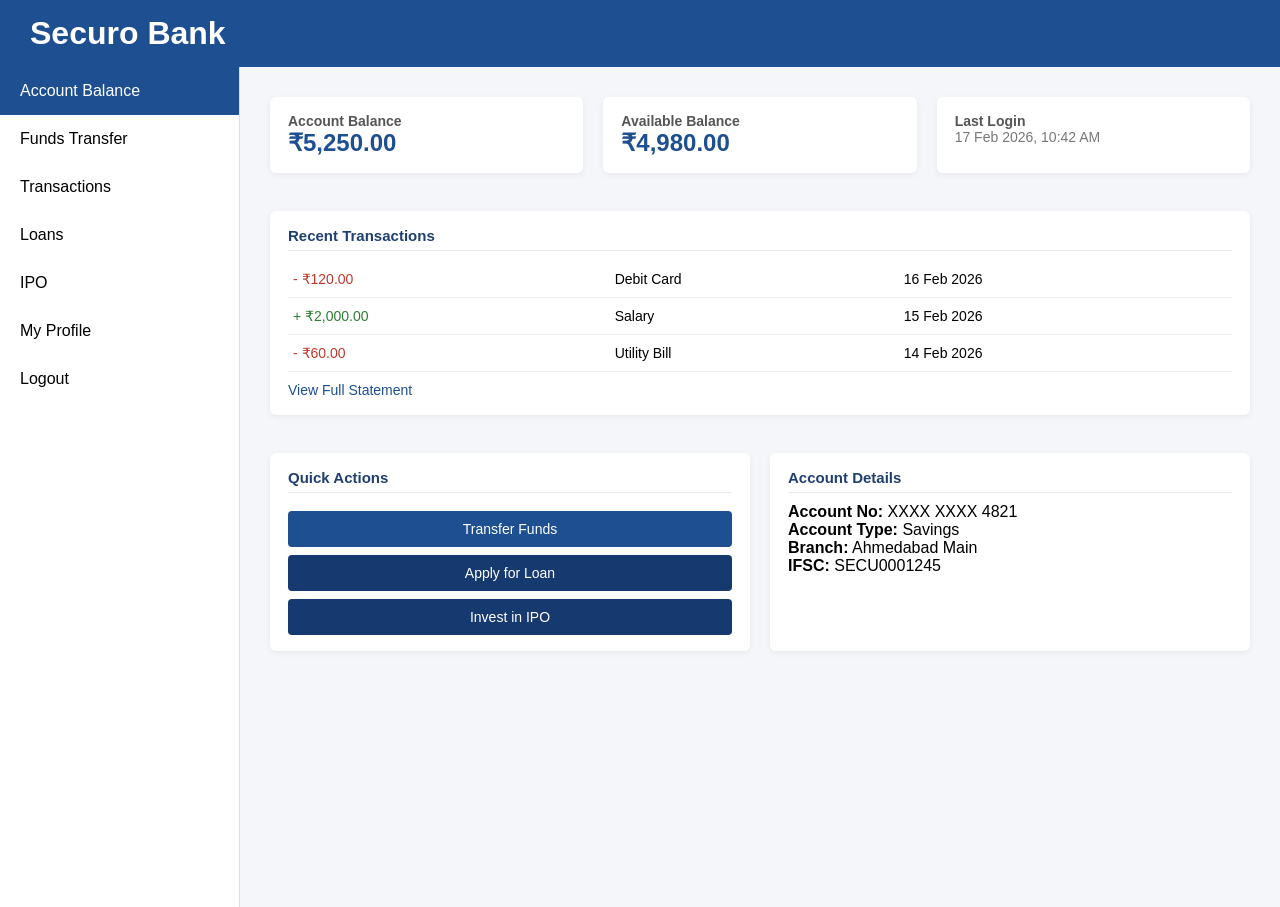
==== dashboard.html @ 7fe0eee1 "Add files via upload" ====
<!DOCTYPE html>
<html lang="en">
<head>
  <meta charset="UTF-8">
  <title>Dashboard | Securo Bank</title>
  <link rel="stylesheet" href="css/style.css">
</head>
<body>

<header class="top-bar">
  <h1>Securo Bank</h1>
</header>

<div class="container">

  <!-- SIDEBAR -->
  <aside class="sidebar">
    <ul>
      <li class="active">Account Balance</li>
      <li onclick="location.href='transfer.html'">Funds Transfer</li>
      <li onclick="location.href='transactions.html'">Transactions</li>
      <li onclick="location.href='loans.html'">Loans</li>
      <li onclick="location.href='ipo.html'">IPO</li>
      <li onclick="location.href='profile.html'">My Profile</li>
      <li onclick="logout()">Logout</li>
    </ul>
  </aside>

  <!-- MAIN CONTENT -->
  <main class="main-content center-dashboard">

    <!-- TOP STATS -->
    <div class="stats-row">

      <div class="card stat-card">
        <h4>Account Balance</h4>
        <p class="stat-value">₹5,250.00</p>
      </div>

      <div class="card stat-card">
        <h4>Available Balance</h4>
        <p class="stat-value">₹4,980.00</p>
      </div>

      <div class="card stat-card">
        <h4>Last Login</h4>
        <p class="stat-small">17 Feb 2026, 10:42 AM</p>
      </div>

    </div>

    <!-- RECENT TRANSACTIONS -->
    <div class="card full-width">
      <h3>Recent Transactions</h3>

      <table class="txn-table">
        <tr>
          <td class="debit">- ₹120.00</td>
          <td>Debit Card</td>
          <td>16 Feb 2026</td>
        </tr>
        <tr>
          <td class="credit">+ ₹2,000.00</td>
          <td>Salary</td>
          <td>15 Feb 2026</td>
        </tr>
        <tr>
          <td class="debit">- ₹60.00</td>
          <td>Utility Bill</td>
          <td>14 Feb 2026</td>
        </tr>
      </table>

      <a class="view-link" href="transactions.html">View Full Statement</a>
    </div>

    <!-- BOTTOM ROW -->
    <div class="bottom-row">

      <div class="card">
        <h3>Quick Actions</h3>
        <button class="action-btn" onclick="location.href='transfer.html'">Transfer Funds</button>
        <button class="action-btn secondary">Apply for Loan</button>
        <button class="action-btn secondary">Invest in IPO</button>
      </div>

      <div class="card">
        <h3>Account Details</h3>
        <p><strong>Account No:</strong> XXXX XXXX 4821</p>
        <p><strong>Account Type:</strong> Savings</p>
        <p><strong>Branch:</strong> Ahmedabad Main</p>
        <p><strong>IFSC:</strong> SECU0001245</p>
      </div>

    </div>

  </main>

</div>

<script>
function logout() {
  alert("Logged out successfully");
  window.location.href = "index.html";
}
</script>

</body>
</html>
---- css/style.css ----
* {
  margin: 0;
  padding: 0;
  box-sizing: border-box;
  font-family: "Segoe UI", sans-serif;
}

body {
  background: #f4f6f9;
}

/* AUTH PAGES */
.auth-body {
  height: 100vh;
  display: flex;
  justify-content: center;
  align-items: center;
  background: linear-gradient(120deg, #1e4f91, #163a6f);
}

.auth-card {
  background: white;
  width: 360px;
  padding: 30px;
  border-radius: 6px;
  box-shadow: 0 10px 25px rgba(0,0,0,0.2);
}

.auth-card h2 {
  text-align: center;
  color: #1e4f91;
}

.subtitle {
  text-align: center;
  margin-bottom: 20px;
  color: #777;
}

.auth-card input {
  width: 100%;
  padding: 10px;
  margin: 10px 0;
  border: 1px solid #ccc;
}

.auth-card button {
  width: 100%;
  padding: 10px;
  background: #1e4f91;
  color: white;
  border: none;
  cursor: pointer;
}

.link {
  text-align: center;
  margin-top: 10px;
}

/* DASHBOARD */
.top-bar {
  background: #1e4f91;
  color: white;
  padding: 15px 30px;
}

.container {
	display: flex;
  min-height: calc(100vh - 60px);
}

.sidebar {
  width: 240px;
  background: #ffffff;
  border-right: 1px solid #ddd;
}

.sidebar ul {
  list-style: none;
}

.sidebar li {
  padding: 15px 20px;
  cursor: pointer;
}

.sidebar li.active,
.sidebar li:hover {
  background: #1e4f91;
  color: white;
}

.main-content {
  flex: 1;
  padding: 30px;
  background: #f4f6f9;
}

.register-section {
  flex: 2;
  background: white;
  padding: 20px;
  margin-right: 20px;
}

.register-section input {
  width: 100%;
  padding: 10px;
  margin: 10px 0;
}

.primary-btn {
  background: #1e4f91;
  color: white;
  padding: 10px;
  border: none;
}

.right-panel {
  flex: 1;
}

.card {
  background: white;
  padding: 15px;
  margin-bottom: 15px;
}

.balance {
  font-size: 22px;
  font-weight: bold;
  color: #1e4f91;
}

.transactions li {
  list-style: none;
  margin: 8px 0;
}

.transactions .credit {
  color: green;
}

.actions button {
  width: 100%;
  padding: 8px;
  margin-top: 8px;
  border: none;
  background: #1e4f91;
  color: white;
}
/* RIGHT DASHBOARD PANEL */
.right-panel {
  width: 300px;
}

/* CARD */
.card {
  background: #ffffff;
  padding: 16px 18px;
  border-radius: 6px;
  margin-bottom: 18px;
  box-shadow: 0 2px 6px rgba(0,0,0,0.06);
}

.card h3 {
  font-size: 15px;
  margin-bottom: 10px;
  color: #1e3f6f;
  border-bottom: 1px solid #e5e9f0;
  padding-bottom: 6px;
}

/* BALANCE */
.balance-amount {
  font-size: 22px;
  font-weight: 600;
  color: #1e4f91;
}

/* TRANSACTIONS */
.txn-list {
  list-style: none;
}

.txn-list li {
  display: flex;
  justify-content: space-between;
  margin: 8px 0;
  font-size: 14px;
}

.txn-list small {
  color: #777;
}

.txn-debit {
  color: #c0392b;
  font-weight: 500;
}

.txn-credit {
  color: #2e7d32;
  font-weight: 500;
}

/* ACTION BUTTONS */
.action-btn {
  width: 100%;
  padding: 10px;
  margin-top: 8px;
  background: #1e4f91;
  color: white;
  border: none;
  border-radius: 4px;
  cursor: pointer;
  font-size: 14px;
}

.action-btn.secondary {
  background: #163a6f;
}

.action-btn:hover {
  opacity: 0.95;
}
/* CENTER DASHBOARD */
.center-dashboard {
  width: 100%;
  max-width: 1100px;
  margin: 0 auto;
  display: flex;
  flex-direction: column;
  gap: 20px;
}

/* TOP STATS */
.stats-row {
  display: grid;
  grid-template-columns: repeat(3, 1fr);
  gap: 20px;
}

.stat-card h4 {
  font-size: 14px;
  color: #555;
}

.stat-value {
  font-size: 24px;
  font-weight: 600;
  color: #1e4f91;
}

.stat-small {
  font-size: 14px;
  color: #777;
}

/* FULL WIDTH CARD */
.full-width {
  width: 100%;
}

/* TRANSACTION TABLE */
.txn-table {
  width: 100%;
  border-collapse: collapse;
  margin-top: 10px;
}

.txn-table td {
  padding: 10px 5px;
  border-bottom: 1px solid #eee;
  font-size: 14px;
}

.debit {
  color: #c0392b;
  font-weight: 500;
}

.credit {
  color: #2e7d32;
  font-weight: 500;
}

.view-link {
  display: inline-block;
  margin-top: 10px;
  color: #1e4f91;
  font-size: 14px;
  text-decoration: none;
}

/* BOTTOM ROW */
.bottom-row {
  display: grid;
  grid-template-columns: 1fr 1fr;
  gap: 20px;
}
.transfer-form {
  max-width: 700px;
  margin: 0 auto;
}

.form-row {
  margin-bottom: 15px;
  display: flex;
  flex-direction: column;
}

.form-row label {
  font-size: 14px;
  margin-bottom: 6px;
}

.form-row input,
.form-row select {
  padding: 10px;
  border: 1px solid #ccc;
  border-radius: 4px;
}

.form-actions {
  display: flex;
  gap: 15px;
  margin-top: 20px;
}
.transfer-card {
  width: 450px;
}

.balance-box {
  background: #eaf1fb;
  padding: 10px;
  margin-bottom: 15px;
  border-left: 4px solid #1e4f91;
  font-weight: bold;
}

.transfer-card input,
.transfer-card textarea {
  width: 100%;
  padding: 10px;
  margin: 8px 0;
  border: 1px solid #ccc;
}

.transfer-card textarea {
  resize: none;
  height: 70px;
}

.transfer-card button {
  width: 100%;
  padding: 10px;
  background: #1e4f91;
  color: white;
  border: none;
  cursor: pointer;
}

.transfer-card button:hover {
  background: #163a6f;
}

.success-msg {
  margin-top: 10px;
  color: green;
  font-weight: bold;
}
.ipo-grid {
  display: grid;
  grid-template-columns: repeat(auto-fit, minmax(260px, 1fr));
  gap: 20px;
  margin-top: 20px;
}

.ipo-card {
  background: white;
  padding: 20px;
  border-radius: 8px;
  box-shadow: 0 4px 10px rgba(0,0,0,0.05);
  border-top: 4px solid #1e4f91;
  transition: 0.3s;
}

.ipo-card:hover {
  transform: translateY(-5px);
}

.ipo-card h3 {
  margin-bottom: 10px;
  color: #1e4f91;
}

.ipo-card button {
  margin-top: 10px;
  width: 100%;
  padding: 8px;
  background: #1e4f91;
  color: white;
  border: none;
  cursor: pointer;
}

.ipo-card button:hover {
  background: #163a6f;
}
.profile-card {
  margin-bottom: 20px;
}

.profile-options {
  display: grid;
  grid-template-columns: repeat(auto-fit, minmax(280px, 1fr));
  gap: 20px;
}

.option-card {
  padding: 20px;
}

.option-card input,
.option-card textarea {
  width: 100%;
  padding: 8px;
  margin: 8px 0;
  border: 1px solid #ccc;
}

.option-card button {
  width: 100%;
  padding: 8px;
  background: #1e4f91;
  color: white;
  border: none;
  cursor: pointer;
  margin-top: 5px;
}

.option-card button:hover {
  background: #163a6f;
}

.kyc-badge {
  color: red;
  font-weight: bold;
}
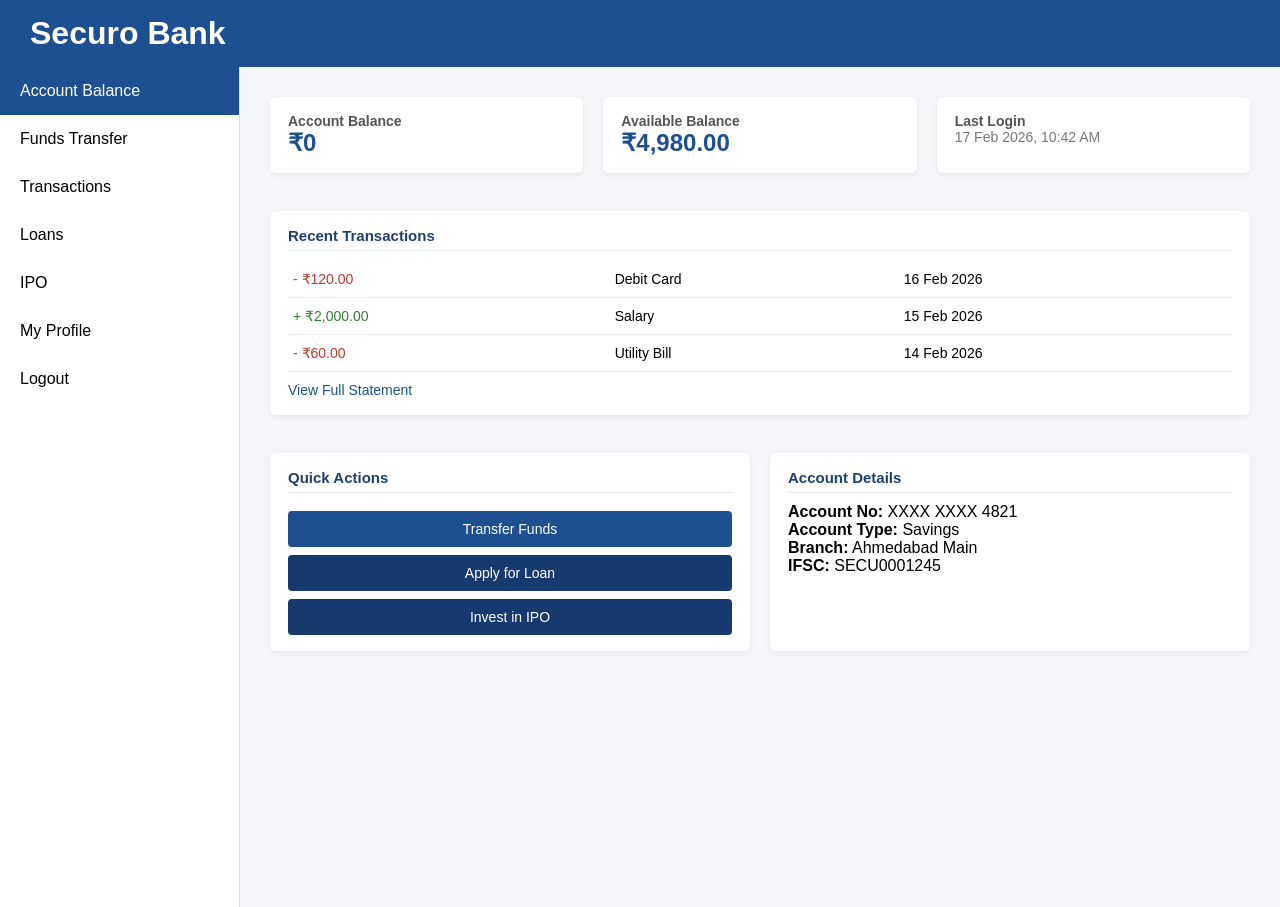
==== commit b980acd3: "Update dashboard.html" ====
--- a/dashboard.html
+++ b/dashboard.html
@@ -34,7 +34,7 @@
 
       <div class="card stat-card">
         <h4>Account Balance</h4>
-        <p class="stat-value">₹5,250.00</p>
+        <p class="stat-value" id=balance>₹0</p>
       </div>
 
       <div class="card stat-card">
@@ -97,7 +97,7 @@
   </main>
 
 </div>
-
+<script src="js/bank.js"></script>
 <script>
 function logout() {
   alert("Logged out successfully");
@@ -107,3 +107,5 @@
 
 </body>
 </html>
+
+
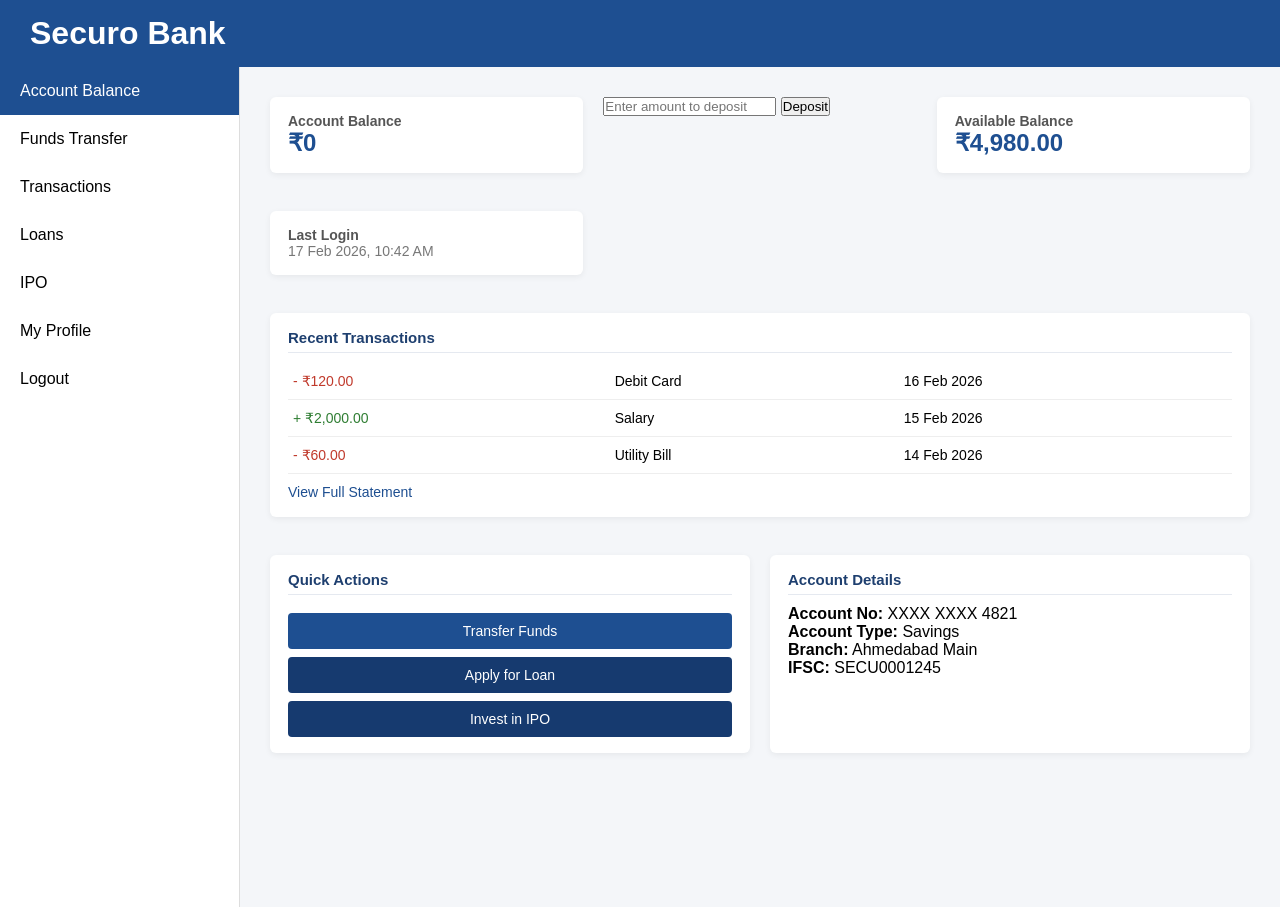
==== commit 5a2f6d8d: "Update dashboard.html" ====
--- a/dashboard.html
+++ b/dashboard.html
@@ -35,6 +35,13 @@
       <div class="card stat-card">
         <h4>Account Balance</h4>
         <p class="stat-value" id=balance>₹0</p>
+      </div>
+      
+      <div class="deposit-box">
+        <input type="number" id="addAmount" placeholder="Enter amount to deposit">
+        <button onclick="addFunds(Number(document.getElementById('addAmount').value))">
+    Deposit
+        </button>
       </div>
 
       <div class="card stat-card">
@@ -109,3 +116,4 @@
 </html>
 
 
+
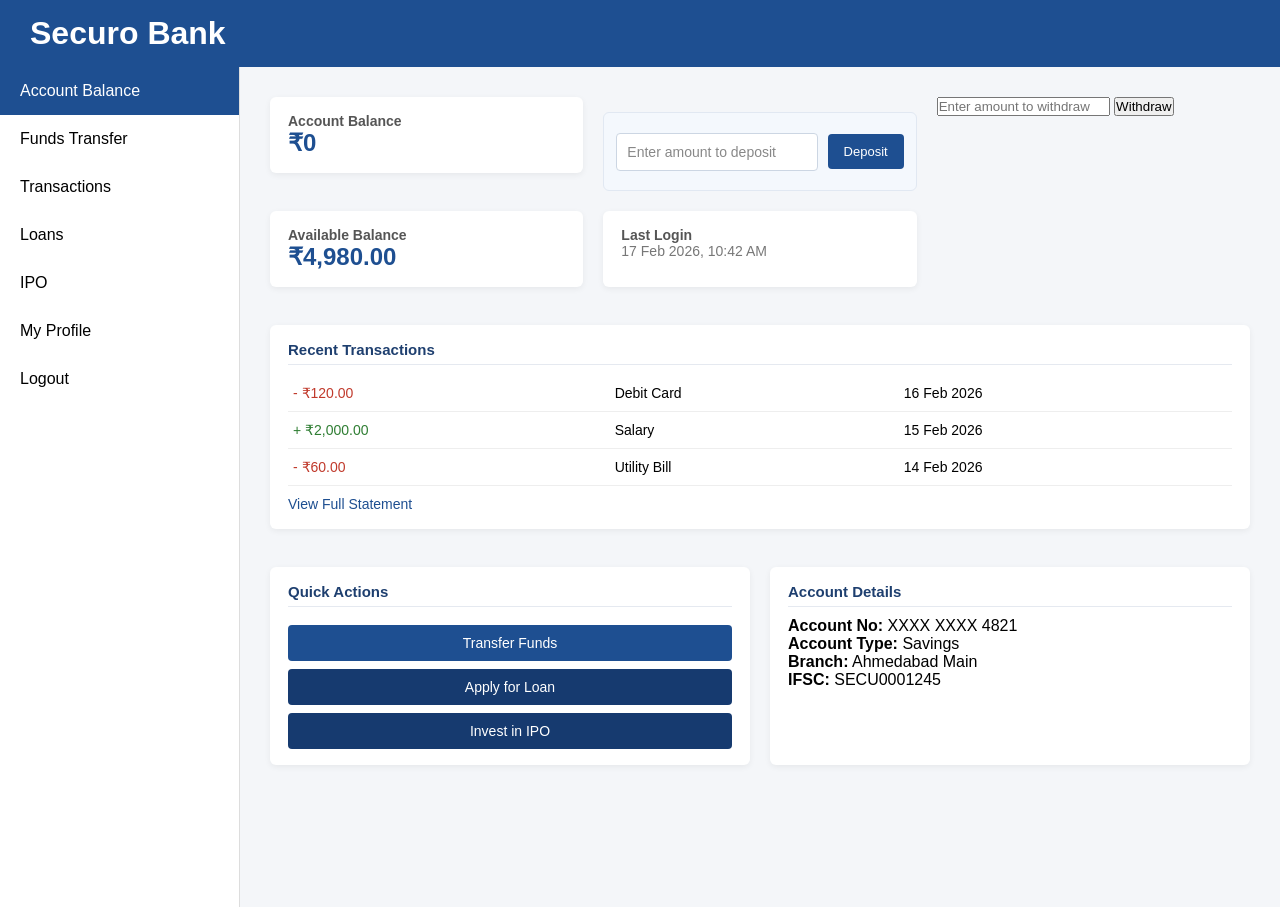
==== commit 304d025c: "Update dashboard.html" ====
--- a/dashboard.html
+++ b/dashboard.html
@@ -41,6 +41,13 @@
         <input type="number" id="addAmount" placeholder="Enter amount to deposit">
         <button onclick="addFunds(Number(document.getElementById('addAmount').value))">
     Deposit
+        </button>
+      </div>
+
+      <div class="withdraw-box">
+        <input type="number" id="removeAmount" placeholder="Enter amount to withdraw">
+        <button onclick="removeFunds(Number(document.getElementById('removeAmount').value))">
+    Withdraw
         </button>
       </div>
 
@@ -117,3 +124,4 @@
 
 
 
+
--- a/css/style.css
+++ b/css/style.css
@@ -449,6 +449,56 @@
   color: red;
   font-weight: bold;
 }
-
-
-
+/* ===== DEPOSIT SYSTEM (BLENDED STYLE) ===== */
+
+.deposit-box{
+  margin-top: 15px;
+  padding: 12px;
+  background: #f4f8fd;                 /* soft blue-white */
+  border: 1px solid #e1e8f2;
+  border-radius: 6px;
+  display: flex;
+  gap: 10px;
+  align-items: center;
+}
+
+.deposit-box input{
+  flex: 1;
+  padding: 10px;
+  border: 1px solid #ccd6e3;
+  border-radius: 4px;
+  font-size: 14px;
+  background: #ffffff;
+  color: #333;
+}
+
+.deposit-box input::placeholder{
+  color: #888;
+}
+
+.deposit-box input:focus{
+  outline: none;
+  border-color: #1e4f91;
+  box-shadow: 0 0 0 2px rgba(30,79,145,0.15);
+}
+
+.deposit-box button{
+  padding: 10px 16px;
+  background: #1e4f91;
+  color: white;
+  border: none;
+  border-radius: 4px;
+  cursor: pointer;
+  font-size: 13px;
+  font-weight: 500;
+  transition: 0.2s ease;
+  white-space: nowrap;
+}
+
+.deposit-box button:hover{
+  background: #163a6f;
+}
+
+
+
+
